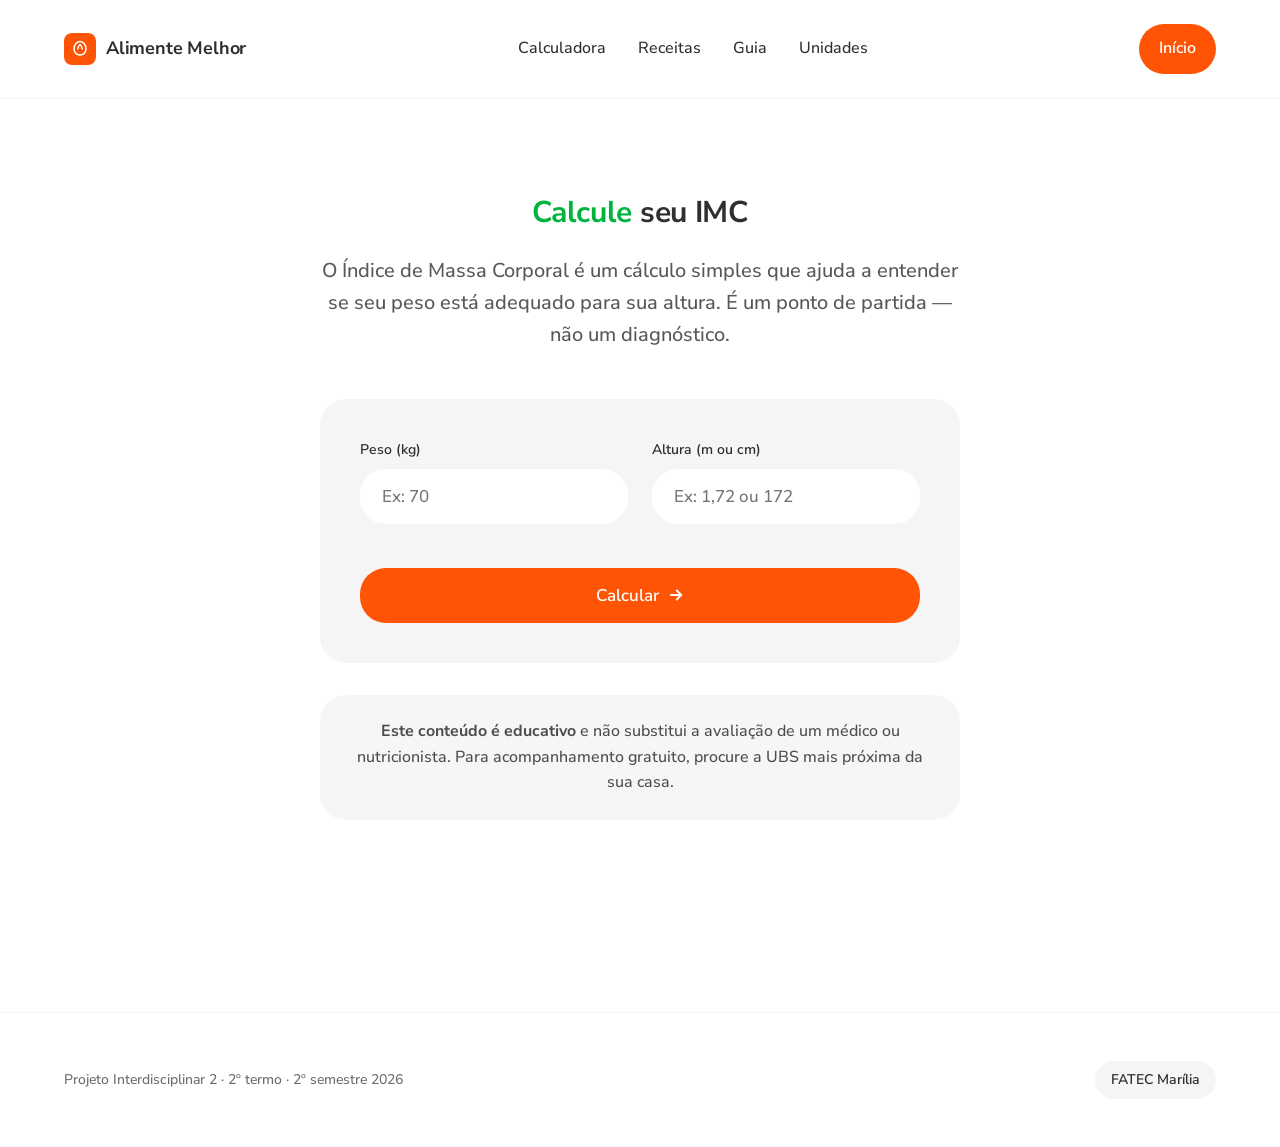
==== calculadora.html @ 2efef9ff "primeiro envio" ====
<!DOCTYPE html>
<html lang="pt-BR">
<head>
  <meta charset="UTF-8">
  <meta name="viewport" content="width=device-width, initial-scale=1.0">
  <title>Calculadora de IMC — Alimente Melhor</title>
  <meta name="description" content="Calcule seu Índice de Massa Corporal (IMC) e receba uma orientação clara sobre a faixa de peso.">
  <meta name="theme-color" content="#ff5406">

  <link rel="manifest" href="manifest.json">
  <link rel="icon" type="image/svg+xml" href="assets/icons/icon.svg">

  <link rel="preconnect" href="https://fonts.googleapis.com">
  <link rel="preconnect" href="https://fonts.gstatic.com" crossorigin>
  <link href="https://fonts.googleapis.com/css2?family=Nunito+Sans:wght@500;600;700&display=swap" rel="stylesheet">

  <link rel="stylesheet" href="css/variables.css">
  <link rel="stylesheet" href="css/style.css">
</head>
<body>

  <header class="site-header">
    <div class="container">
      <a href="index.html" class="brand">
        <div class="brand-mark" aria-hidden="true">
          <svg width="18" height="18" viewBox="0 0 24 24" fill="none">
            <path d="M12 2C8 2 4 6 4 12c0 4 3 8 8 8s8-4 8-8c0-6-4-10-8-10z M12 6c-2 2-3 4-3 6 M12 6c2 2 3 4 3 6" stroke="white" stroke-width="2" stroke-linecap="round"/>
          </svg>
        </div>
        <span class="brand-name">Alimente Melhor</span>
      </a>

      <nav class="site-nav" aria-label="Navegação principal">
        <a href="calculadora.html" class="nav-link">Calculadora</a>
        <a href="receitas.html" class="nav-link">Receitas</a>
        <a href="guia.html" class="nav-link">Guia</a>
        <a href="unidades.html" class="nav-link">Unidades</a>
      </nav>

      <a href="index.html" class="btn-filled">Início</a>
    </div>
  </header>

  <main>
    <section class="section">
      <div class="container">
        <h1 class="section-heading" style="margin-bottom: var(--space-3);">
          <span class="accent-green">Calcule</span>
          <span class="dark">seu IMC</span>
        </h1>
        <p class="section-sub">
          O Índice de Massa Corporal é um cálculo simples que ajuda a
          entender se seu peso está adequado para sua altura. É um ponto
          de partida — não um diagnóstico.
        </p>

        <div class="calc-wrapper">
          <form class="calc-form" id="imc-form" novalidate>
            <div class="form-row">
              <div class="form-field">
                <label for="peso">Peso (kg)</label>
                <input
                  type="text"
                  inputmode="decimal"
                  id="peso"
                  name="peso"
                  placeholder="Ex: 70"
                  autocomplete="off"
                  required>
              </div>

              <div class="form-field">
                <label for="altura">Altura (m ou cm)</label>
                <input
                  type="text"
                  inputmode="decimal"
                  id="altura"
                  name="altura"
                  placeholder="Ex: 1,72 ou 172"
                  autocomplete="off"
                  required>
              </div>
            </div>

            <div id="form-error" class="form-error" role="alert" aria-live="polite"></div>

            <button type="submit" class="btn-filled large" style="width: 100%; justify-content: center;">
              Calcular
              <svg width="18" height="18" viewBox="0 0 24 24" fill="none" aria-hidden="true">
                <path d="M5 12h14 M13 6l6 6-6 6" stroke="currentColor" stroke-width="2.5" stroke-linecap="round" stroke-linejoin="round"/>
              </svg>
            </button>
          </form>

          <!-- Resultado -->
          <div class="result-card" id="result-card" aria-live="polite">
            <div class="result-imc-label">Seu IMC</div>
            <div class="result-imc-value" id="imc-value">—</div>
            <div class="result-classification" id="classification">—</div>
            <p class="result-message" id="result-message"></p>

            <!-- Escala visual -->
            <div class="scale-bar" aria-hidden="true">
              <div class="scale-segment blue"></div>
              <div class="scale-segment green"></div>
              <div class="scale-segment orange"></div>
              <div class="scale-segment red-orange"></div>
              <div class="scale-segment red"></div>
            </div>
            <div class="scale-legend">
              <span>&lt;18,5</span>
              <span>18,5–25</span>
              <span>25–30</span>
              <span>30–40</span>
              <span>40+</span>
            </div>
          </div>

          <!-- Disclaimer -->
          <div class="disclaimer">
            <strong>Este conteúdo é educativo</strong> e não substitui a
            avaliação de um médico ou nutricionista. Para acompanhamento
            gratuito, procure a UBS mais próxima da sua casa.
          </div>
        </div>
      </div>
    </section>
  </main>

  <footer class="site-footer">
    <div class="container">
      <span class="footer-text">Projeto Interdisciplinar 2 · 2º termo · 2º semestre 2026</span>
      <span class="footer-badge">FATEC Marília</span>
    </div>
  </footer>

  <script src="js/imc.js"></script>
  <script>
    if ('serviceWorker' in navigator) {
      window.addEventListener('load', () => {
        navigator.serviceWorker.register('sw.js').catch(() => {});
      });
    }
  </script>
</body>
</html>
---- css/variables.css ----
/* ============================================================
   Alimente Melhor — Design Tokens
   Baseado no sistema de estilo Foodnoms
   ============================================================ */

:root {
  /* -----------------------------------
     Cores — paleta fechada, não adicionar novas
     ----------------------------------- */

  /* Superfícies */
  --color-paper-white: #ffffff;        /* canvas dominante */
  --color-fog: #f5f5f5;                /* canvas alternativo (cards, seções) */

  /* Acentos quentes */
  --color-ember-orange: #ff5406;       /* acento de marca (botões preenchidos, logo) */
  --color-sunset-orange: #ff6d00;      /* headings secundários */
  --color-signal-red-orange: #ff3400;  /* dado negativo / excesso */
  --color-alert-red: #ff001e;          /* alerta máximo */

  /* Acentos frios */
  --color-verdant-green: #00b33f;      /* dado positivo / progresso */
  --color-sky-blue: #00a9dd;           /* categorias de dados */
  --color-mist-blue: #72a2c5;          /* dado secundário */
  --color-iris: #5856de;               /* headings em páginas de suporte */
  --color-electric-blue: #0099f9;      /* highlights em suporte */
  --color-plum: #bd4be5;               /* tags de categoria */
  --color-amber: #945300;              /* texto de dado denso */

  /* Texto */
  --color-graphite: #2f2f2f;           /* texto primário */
  --color-charcoal: #000000;           /* ênfase máxima (uso raro) */

  /* -----------------------------------
     Tipografia
     ----------------------------------- */

  /* Fonte primária — Nunito Sans como substituto oficial de Aquawax Pro */
  --font-primary: 'Nunito Sans', ui-sans-serif, system-ui, -apple-system,
                  BlinkMacSystemFont, "Segoe UI", Roboto, sans-serif;

  /* Fonte de UI micro (< 12px) */
  --font-system: ui-sans-serif, system-ui, -apple-system, BlinkMacSystemFont,
                 "Segoe UI", Roboto, sans-serif;

  /* Escala tipográfica — NUNCA interpolar entre estes valores */
  --text-tiny: 12px;         /* line-height 1.2 */
  --text-caption: 14px;      /* line-height 1.2 */
  --text-body-sm: 16px;      /* line-height 1.4 */
  --text-body: 17px;         /* line-height 1.6 */
  --text-subheading: 20px;   /* line-height 1.8 */
  --text-heading-sm: 22px;   /* line-height 1.2 */
  --text-heading: 30px;      /* line-height 1.2 — section headings */
  --text-display: 60px;      /* line-height 1.2 — hero */

  /* Pesos */
  --weight-medium: 500;
  --weight-demibold: 600;
  --weight-bold: 700;

  /* -----------------------------------
     Espaçamento — base 8px
     ----------------------------------- */
  --space-1: 8px;
  --space-3: 24px;
  --space-4: 32px;
  --space-5: 40px;
  --space-6: 48px;
  --space-7: 56px;
  --space-8: 64px;
  --space-12: 96px;   /* section gap */

  /* -----------------------------------
     Layout
     ----------------------------------- */
  --page-max-width: 1200px;
  --section-gap: 96px;
  --card-padding: 32px;
  --element-gap: 20px;

  /* -----------------------------------
     Border radius — 26px em TUDO interativo/card
     ----------------------------------- */
  --radius: 26px;
}
---- css/style.css ----
/* ============================================================
   Alimente Melhor — Estilos base
   Regras do sistema:
   - Radius 26px em TUDO interativo (botão, card, tag, input)
   - Zero sombra, zero gradiente — sistema flat
   - Headlines duas cores: cor de resultado + Graphite
   - Texto colorido apenas sobre branco ou Fog
   ============================================================ */

/* -----------------------------------
   Reset básico
   ----------------------------------- */
*,
*::before,
*::after {
  box-sizing: border-box;
  margin: 0;
  padding: 0;
}

html {
  scroll-behavior: smooth;
}

body {
  font-family: var(--font-primary);
  font-size: var(--text-body);
  font-weight: var(--weight-medium);
  line-height: 1.6;
  color: var(--color-graphite);
  background: var(--color-paper-white);
  -webkit-font-smoothing: antialiased;
  -moz-osx-font-smoothing: grayscale;
}

img,
svg {
  display: block;
  max-width: 100%;
}

a {
  color: inherit;
  text-decoration: none;
}

button {
  font-family: inherit;
  cursor: pointer;
  border: none;
  background: none;
}

/* -----------------------------------
   Layout container
   ----------------------------------- */
.container {
  max-width: var(--page-max-width);
  margin: 0 auto;
  padding: 0 var(--space-3);
}

.section {
  padding: var(--section-gap) 0;
}

/* -----------------------------------
   Header
   ----------------------------------- */
.site-header {
  padding: var(--space-3) 0;
  background: var(--color-paper-white);
  border-bottom: 1px solid var(--color-fog);
}

.site-header .container {
  display: flex;
  align-items: center;
  justify-content: space-between;
  gap: var(--space-3);
}

.brand {
  display: flex;
  align-items: center;
  gap: 10px;
  color: var(--color-graphite);
}

.brand-mark {
  width: 32px;
  height: 32px;
  background: var(--color-ember-orange);
  border-radius: 8px;
  display: flex;
  align-items: center;
  justify-content: center;
  color: var(--color-paper-white);
  font-weight: var(--weight-bold);
  font-size: 18px;
}

.brand-name {
  font-size: 18px;
  font-weight: var(--weight-bold);
  color: var(--color-graphite);
  letter-spacing: -0.01em;
}

.site-nav {
  display: flex;
  gap: var(--space-3);
}

.nav-link {
  font-size: var(--text-body-sm);
  font-weight: var(--weight-medium);
  color: var(--color-graphite);
  padding: 8px 4px;
}

.nav-link:hover {
  color: var(--color-ember-orange);
}

/* -----------------------------------
   Botão preenchido (brand accent)
   Ember Orange preenchido — radius 26px
   ----------------------------------- */
.btn-filled {
  display: inline-flex;
  align-items: center;
  gap: 8px;
  background: var(--color-ember-orange);
  color: var(--color-paper-white);
  font-size: var(--text-body-sm);
  font-weight: var(--weight-demibold);
  padding: 12px 20px;
  border-radius: var(--radius);
  transition: background 0.15s ease;
}

.btn-filled:hover {
  background: var(--color-signal-red-orange);
}

.btn-filled.large {
  font-size: var(--text-body);
  padding: 16px 28px;
}

/* Botão escuro (Graphite) — variante do App Store Badge */
.btn-dark {
  display: inline-flex;
  align-items: center;
  gap: 8px;
  background: var(--color-graphite);
  color: var(--color-paper-white);
  font-size: var(--text-body-sm);
  font-weight: var(--weight-demibold);
  padding: 12px 20px;
  border-radius: var(--radius);
}

/* -----------------------------------
   Hero
   ----------------------------------- */
.hero {
  padding: var(--space-8) 0 var(--space-12);
  text-align: center;
  background: var(--color-paper-white);
}

.hero-headline {
  font-size: var(--text-display);
  font-weight: var(--weight-bold);
  line-height: 1.2;
  letter-spacing: -0.02em;
  margin-bottom: var(--space-3);
  max-width: 900px;
  margin-left: auto;
  margin-right: auto;
}

/* Padrão two-tone: cor de resultado + Graphite */
.hero-headline .accent-green { color: var(--color-verdant-green); }
.hero-headline .accent-orange { color: var(--color-ember-orange); }
.hero-headline .dark { color: var(--color-graphite); }

.hero-sub {
  font-size: var(--text-subheading);
  font-weight: var(--weight-medium);
  line-height: 1.8;
  color: var(--color-graphite);
  max-width: 600px;
  margin: 0 auto var(--space-5);
}

.hero-actions {
  display: flex;
  justify-content: center;
  gap: var(--space-1);
  flex-wrap: wrap;
}

/* Hero mockups — 3 telas em fanning */
.hero-mockups {
  margin-top: var(--space-8);
  display: flex;
  justify-content: center;
  align-items: center;
  gap: -20px;
  flex-wrap: wrap;
}

.phone-mockup {
  width: 260px;
  height: 520px;
  background: var(--color-paper-white);
  border: 8px solid var(--color-graphite);
  border-radius: 40px;
  padding: 24px 16px;
  margin: 0 -20px;
  position: relative;
}

.phone-mockup.rotate-left { transform: rotate(-6deg); }
.phone-mockup.rotate-right { transform: rotate(6deg); }
.phone-mockup.center { z-index: 2; }

/* Conteúdo interno do mockup — mantém estilo Foodnoms */
.mockup-inner-headline {
  font-size: 22px;
  font-weight: var(--weight-bold);
  line-height: 1.2;
  margin-bottom: 16px;
  color: var(--color-graphite);
}

.mockup-inner-headline .g { color: var(--color-verdant-green); }

.mockup-inner-card {
  background: var(--color-fog);
  border-radius: var(--radius);
  padding: 20px;
  margin-bottom: 12px;
}

.mockup-metric {
  font-size: 30px;
  font-weight: var(--weight-bold);
  line-height: 1.2;
  color: var(--color-verdant-green);
}

.mockup-metric.warn { color: var(--color-signal-red-orange); }

.mockup-label {
  font-size: 14px;
  font-weight: var(--weight-medium);
  color: var(--color-graphite);
  margin-top: 4px;
}

/* -----------------------------------
   Section heading — 30px Bold two-tone
   ----------------------------------- */
.section-heading {
  font-size: var(--text-heading);
  font-weight: var(--weight-bold);
  line-height: 1.2;
  letter-spacing: -0.01em;
  margin-bottom: var(--space-5);
  text-align: center;
}

.section-heading .accent-green { color: var(--color-verdant-green); }
.section-heading .accent-orange { color: var(--color-ember-orange); }
.section-heading .dark { color: var(--color-graphite); }

.section-sub {
  font-size: var(--text-subheading);
  font-weight: var(--weight-medium);
  line-height: 1.6;
  color: var(--color-graphite);
  max-width: 640px;
  margin: 0 auto var(--space-6);
  text-align: center;
  opacity: 0.8;
}

/* -----------------------------------
   Feature cards — 26px radius, fundo Fog
   ----------------------------------- */
.feature-grid {
  display: grid;
  grid-template-columns: repeat(auto-fit, minmax(260px, 1fr));
  gap: var(--space-3);
}

.feature-card {
  background: var(--color-fog);
  border-radius: var(--radius);
  padding: var(--card-padding);
  text-align: center;
}

.feature-icon {
  width: 64px;
  height: 64px;
  border-radius: var(--radius);
  display: inline-flex;
  align-items: center;
  justify-content: center;
  color: var(--color-paper-white);
  font-size: 30px;
  font-weight: var(--weight-bold);
  margin-bottom: var(--space-3);
}

.feature-icon.orange { background: var(--color-ember-orange); }
.feature-icon.green { background: var(--color-verdant-green); }
.feature-icon.blue { background: var(--color-sky-blue); }
.feature-icon.iris { background: var(--color-iris); }

.feature-title {
  font-size: var(--text-heading-sm);
  font-weight: var(--weight-bold);
  color: var(--color-graphite);
  margin-bottom: 8px;
  letter-spacing: -0.01em;
}

.feature-text {
  font-size: var(--text-body);
  font-weight: var(--weight-medium);
  line-height: 1.6;
  color: var(--color-graphite);
  opacity: 0.75;
}

/* -----------------------------------
   Card CTA — banner de download
   ----------------------------------- */
.cta-card {
  background: var(--color-fog);
  border-radius: var(--radius);
  padding: var(--space-6) var(--space-5);
  text-align: center;
}

.cta-card .section-heading {
  margin-bottom: var(--space-1);
}

.cta-card .section-sub {
  margin-bottom: var(--space-3);
}

/* -----------------------------------
   Calculadora IMC
   ----------------------------------- */
.calc-wrapper {
  max-width: 640px;
  margin: 0 auto;
}

.calc-form {
  background: var(--color-fog);
  border-radius: var(--radius);
  padding: var(--space-5);
  margin-bottom: var(--space-4);
}

.form-row {
  display: grid;
  grid-template-columns: 1fr 1fr;
  gap: var(--space-3);
  margin-bottom: var(--space-3);
}

@media (max-width: 480px) {
  .form-row { grid-template-columns: 1fr; }
}

.form-field label {
  display: block;
  font-size: var(--text-caption);
  font-weight: var(--weight-demibold);
  color: var(--color-graphite);
  margin-bottom: 8px;
}

.form-field input {
  width: 100%;
  font-family: inherit;
  font-size: var(--text-body);
  font-weight: var(--weight-medium);
  color: var(--color-graphite);
  background: var(--color-paper-white);
  border: 2px solid transparent;
  border-radius: var(--radius);
  padding: 14px 20px;
  outline: none;
  transition: border-color 0.15s ease;
}

.form-field input:focus {
  border-color: var(--color-ember-orange);
}

.form-error {
  font-size: var(--text-caption);
  font-weight: var(--weight-demibold);
  color: var(--color-signal-red-orange);
  margin-top: 8px;
  min-height: 20px;
}

/* Resultado */
.result-card {
  background: var(--color-paper-white);
  border: 3px solid var(--color-fog);
  border-radius: var(--radius);
  padding: var(--space-5);
  text-align: center;
  display: none;
}

.result-card.visible { display: block; }

.result-imc-label {
  font-size: var(--text-caption);
  font-weight: var(--weight-demibold);
  color: var(--color-graphite);
  opacity: 0.7;
  text-transform: uppercase;
  letter-spacing: 0.08em;
  margin-bottom: 8px;
}

.result-imc-value {
  font-size: var(--text-display);
  font-weight: var(--weight-bold);
  line-height: 1.2;
  margin-bottom: var(--space-1);
}

.result-classification {
  font-size: var(--text-heading);
  font-weight: var(--weight-bold);
  line-height: 1.2;
  margin-bottom: var(--space-3);
}

.result-message {
  font-size: var(--text-body);
  font-weight: var(--weight-medium);
  line-height: 1.6;
  color: var(--color-graphite);
  max-width: 480px;
  margin: 0 auto var(--space-3);
  opacity: 0.85;
}

/* Cores de resultado por faixa */
.color-blue { color: var(--color-sky-blue); }
.color-green { color: var(--color-verdant-green); }
.color-orange { color: var(--color-sunset-orange); }
.color-red-orange { color: var(--color-signal-red-orange); }
.color-red { color: var(--color-alert-red); }

/* Barra de escala */
.scale-bar {
  display: flex;
  border-radius: var(--radius);
  overflow: hidden;
  height: 12px;
  margin: var(--space-3) 0;
}

.scale-segment {
  flex: 1;
  height: 100%;
}

.scale-segment.blue { background: var(--color-sky-blue); }
.scale-segment.green { background: var(--color-verdant-green); }
.scale-segment.orange { background: var(--color-sunset-orange); }
.scale-segment.red-orange { background: var(--color-signal-red-orange); }
.scale-segment.red { background: var(--color-alert-red); }

.scale-legend {
  display: flex;
  justify-content: space-between;
  font-size: var(--text-tiny);
  font-family: var(--font-system);
  font-weight: var(--weight-demibold);
  color: var(--color-graphite);
  opacity: 0.7;
}

/* -----------------------------------
   Receitas grid
   ----------------------------------- */
.recipe-grid {
  display: grid;
  grid-template-columns: repeat(auto-fit, minmax(280px, 1fr));
  gap: var(--space-3);
}

.recipe-card {
  background: var(--color-fog);
  border-radius: var(--radius);
  padding: var(--card-padding);
  display: flex;
  flex-direction: column;
}

.recipe-tag {
  display: inline-block;
  align-self: flex-start;
  background: var(--color-paper-white);
  color: var(--color-verdant-green);
  font-size: var(--text-caption);
  font-weight: var(--weight-demibold);
  padding: 6px 14px;
  border-radius: var(--radius);
  margin-bottom: var(--space-1);
}

.recipe-tag.orange { color: var(--color-ember-orange); }
.recipe-tag.iris { color: var(--color-iris); }

.recipe-title {
  font-size: var(--text-heading-sm);
  font-weight: var(--weight-bold);
  color: var(--color-graphite);
  margin-bottom: var(--space-1);
  letter-spacing: -0.01em;
}

.recipe-desc {
  font-size: var(--text-body-sm);
  font-weight: var(--weight-medium);
  line-height: 1.5;
  color: var(--color-graphite);
  opacity: 0.75;
  margin-bottom: var(--space-3);
}

.recipe-details {
  border-top: 1px solid var(--color-paper-white);
  padding-top: var(--space-3);
  margin-top: auto;
}

.recipe-details h4 {
  font-size: var(--text-caption);
  font-weight: var(--weight-demibold);
  color: var(--color-graphite);
  text-transform: uppercase;
  letter-spacing: 0.06em;
  opacity: 0.6;
  margin-bottom: 10px;
}

.recipe-details ul {
  list-style: none;
  font-size: var(--text-body-sm);
  font-weight: var(--weight-medium);
  line-height: 1.6;
  color: var(--color-graphite);
}

.recipe-details li {
  padding-left: 18px;
  position: relative;
  margin-bottom: 4px;
}

.recipe-details li::before {
  content: '';
  position: absolute;
  left: 0;
  top: 10px;
  width: 6px;
  height: 6px;
  border-radius: 50%;
  background: var(--color-verdant-green);
}

/* -----------------------------------
   Guia — passos numerados
   ----------------------------------- */
.step-list {
  display: grid;
  gap: var(--space-3);
}

.step-item {
  background: var(--color-fog);
  border-radius: var(--radius);
  padding: var(--card-padding);
  display: grid;
  grid-template-columns: 64px 1fr;
  gap: var(--space-3);
  align-items: start;
}

@media (max-width: 480px) {
  .step-item { grid-template-columns: 1fr; }
}

.step-number {
  width: 64px;
  height: 64px;
  border-radius: var(--radius);
  background: var(--color-ember-orange);
  color: var(--color-paper-white);
  display: flex;
  align-items: center;
  justify-content: center;
  font-size: var(--text-heading);
  font-weight: var(--weight-bold);
  line-height: 1;
}

.step-content h3 {
  font-size: var(--text-heading-sm);
  font-weight: var(--weight-bold);
  color: var(--color-graphite);
  margin-bottom: 8px;
  letter-spacing: -0.01em;
}

.step-content p {
  font-size: var(--text-body);
  font-weight: var(--weight-medium);
  line-height: 1.6;
  color: var(--color-graphite);
  opacity: 0.85;
}

/* -----------------------------------
   Disclaimer / aviso
   ----------------------------------- */
.disclaimer {
  background: var(--color-fog);
  border-radius: var(--radius);
  padding: var(--space-3);
  font-size: var(--text-body-sm);
  font-weight: var(--weight-medium);
  line-height: 1.6;
  color: var(--color-graphite);
  opacity: 0.85;
  max-width: 640px;
  margin: var(--space-4) auto 0;
  text-align: center;
}

.disclaimer strong {
  font-weight: var(--weight-bold);
  color: var(--color-graphite);
  opacity: 1;
}

/* -----------------------------------
   Footer
   ----------------------------------- */
.site-footer {
  background: var(--color-paper-white);
  border-top: 1px solid var(--color-fog);
  padding: var(--space-6) 0;
  margin-top: var(--space-12);
}

.site-footer .container {
  display: flex;
  align-items: center;
  justify-content: space-between;
  gap: var(--space-3);
  flex-wrap: wrap;
}

.footer-text {
  font-size: var(--text-caption);
  font-weight: var(--weight-medium);
  color: var(--color-graphite);
  opacity: 0.7;
}

.footer-badge {
  font-size: var(--text-caption);
  font-weight: var(--weight-demibold);
  color: var(--color-graphite);
  background: var(--color-fog);
  padding: 8px 16px;
  border-radius: var(--radius);
}

/* -----------------------------------
   Responsividade — hero display 60→40 em telas pequenas
   ----------------------------------- */
@media (max-width: 720px) {
  .hero-headline { font-size: 40px; }
  .section-heading { font-size: 26px; }
  .result-imc-value { font-size: 48px; }
  .result-classification { font-size: 24px; }

  .site-nav { display: none; }

  .phone-mockup { width: 200px; height: 400px; }
  .phone-mockup.rotate-left,
  .phone-mockup.rotate-right { display: none; }
}
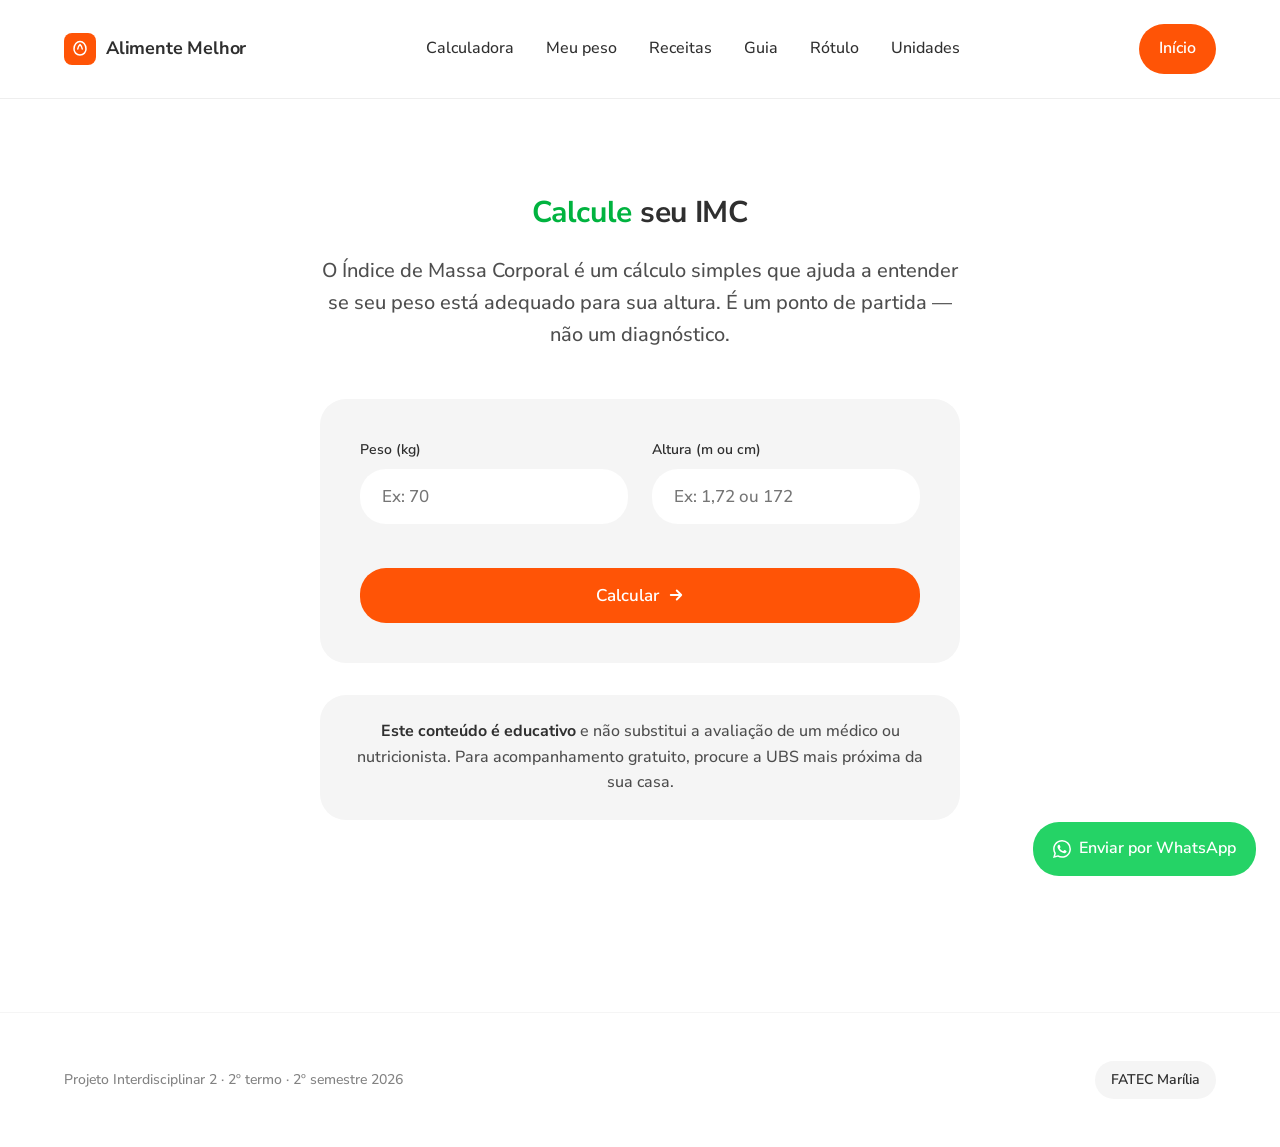
==== commit 6e609a0f: "pequenas-atualizações" ====
--- a/calculadora.html
+++ b/calculadora.html
@@ -32,8 +32,10 @@
 
       <nav class="site-nav" aria-label="Navegação principal">
         <a href="calculadora.html" class="nav-link">Calculadora</a>
+        <a href="peso.html" class="nav-link">Meu peso</a>
         <a href="receitas.html" class="nav-link">Receitas</a>
         <a href="guia.html" class="nav-link">Guia</a>
+        <a href="rotulo.html" class="nav-link">Rótulo</a>
         <a href="unidades.html" class="nav-link">Unidades</a>
       </nav>
 
@@ -135,6 +137,7 @@
   </footer>
 
   <script src="js/imc.js"></script>
+  <script src="js/ui.js"></script>
   <script>
     if ('serviceWorker' in navigator) {
       window.addEventListener('load', () => {
--- a/css/style.css
+++ b/css/style.css
@@ -3,9 +3,56 @@
    Regras do sistema:
    - Radius 26px em TUDO interativo (botão, card, tag, input)
    - Zero sombra, zero gradiente — sistema flat
-   - Headlines duas cores: cor de resultado + Graphite
-   - Texto colorido apenas sobre branco ou Fog
+   - Tema segue o sistema operacional (prefers-color-scheme)
+   - Usuário pode forçar claro/escuro via botão de acessibilidade
    ============================================================ */
+
+/* -----------------------------------
+   Tokens semânticos — padrão CLARO (paleta Foodnoms original)
+   ----------------------------------- */
+:root {
+  --surface-primary: var(--color-paper-white);      /* fundo da página */
+  --surface-elevated: var(--color-fog);             /* cards e superfícies */
+  --surface-input: var(--color-paper-white);        /* inputs */
+  --text-primary: var(--color-graphite);            /* texto principal */
+  --text-secondary: rgba(47, 47, 47, 0.85);         /* texto secundário */
+  --text-muted: rgba(47, 47, 47, 0.6);              /* labels, hints */
+  --border-subtle: rgba(47, 47, 47, 0.08);          /* divisores sutis */
+}
+
+/* Modo escuro automático — se o sistema pedir */
+@media (prefers-color-scheme: dark) {
+  :root {
+    --surface-primary: var(--color-charcoal);
+    --surface-elevated: var(--color-graphite);
+    --surface-input: #1a1a1a;
+    --text-primary: var(--color-paper-white);
+    --text-secondary: rgba(255, 255, 255, 0.75);
+    --text-muted: rgba(255, 255, 255, 0.5);
+    --border-subtle: rgba(255, 255, 255, 0.08);
+  }
+}
+
+/* Override do usuário — via botão de acessibilidade */
+body.force-light {
+  --surface-primary: var(--color-paper-white);
+  --surface-elevated: var(--color-fog);
+  --surface-input: var(--color-paper-white);
+  --text-primary: var(--color-graphite);
+  --text-secondary: rgba(47, 47, 47, 0.85);
+  --text-muted: rgba(47, 47, 47, 0.6);
+  --border-subtle: rgba(47, 47, 47, 0.08);
+}
+
+body.force-dark {
+  --surface-primary: var(--color-charcoal);
+  --surface-elevated: var(--color-graphite);
+  --surface-input: #1a1a1a;
+  --text-primary: var(--color-paper-white);
+  --text-secondary: rgba(255, 255, 255, 0.75);
+  --text-muted: rgba(255, 255, 255, 0.5);
+  --border-subtle: rgba(255, 255, 255, 0.08);
+}
 
 /* -----------------------------------
    Reset básico
@@ -20,6 +67,7 @@
 
 html {
   scroll-behavior: smooth;
+  background: var(--surface-primary);
 }
 
 body {
@@ -27,8 +75,8 @@
   font-size: var(--text-body);
   font-weight: var(--weight-medium);
   line-height: 1.6;
-  color: var(--color-graphite);
-  background: var(--color-paper-white);
+  color: var(--text-primary);
+  background: var(--surface-primary);
   -webkit-font-smoothing: antialiased;
   -moz-osx-font-smoothing: grayscale;
 }
@@ -69,8 +117,8 @@
    ----------------------------------- */
 .site-header {
   padding: var(--space-3) 0;
-  background: var(--color-paper-white);
-  border-bottom: 1px solid var(--color-fog);
+  background: var(--surface-primary);
+  border-bottom: 1px solid var(--border-subtle);
 }
 
 .site-header .container {
@@ -103,7 +151,7 @@
 .brand-name {
   font-size: 18px;
   font-weight: var(--weight-bold);
-  color: var(--color-graphite);
+  color: var(--text-primary);
   letter-spacing: -0.01em;
 }
 
@@ -115,7 +163,7 @@
 .nav-link {
   font-size: var(--text-body-sm);
   font-weight: var(--weight-medium);
-  color: var(--color-graphite);
+  color: var(--text-primary);
   padding: 8px 4px;
 }
 
@@ -163,36 +211,62 @@
 }
 
 /* -----------------------------------
-   Hero
+   Hero — herda o tema do body
    ----------------------------------- */
 .hero {
   padding: var(--space-8) 0 var(--space-12);
   text-align: center;
-  background: var(--color-paper-white);
+  position: relative;
+  overflow: hidden;
 }
 
 .hero-headline {
   font-size: var(--text-display);
   font-weight: var(--weight-bold);
-  line-height: 1.2;
+  line-height: 1.15;
   letter-spacing: -0.02em;
   margin-bottom: var(--space-3);
-  max-width: 900px;
-  margin-left: auto;
-  margin-right: auto;
-}
-
-/* Padrão two-tone: cor de resultado + Graphite */
+  color: var(--text-primary);
+}
+
+/* Palavras rotativas — cada uma numa cor da paleta */
+.rotating-word {
+  position: relative;
+  display: block;
+  height: 1.15em;
+  margin-bottom: 6px;
+}
+
+.rotating-word .word {
+  position: absolute;
+  top: 0;
+  left: 50%;
+  transform: translateX(-50%);
+  opacity: 0;
+  transition: opacity 0.6s ease-in-out;
+  white-space: nowrap;
+  font-weight: var(--weight-bold);
+}
+
+.rotating-word .word.active {
+  opacity: 1;
+}
+
+.hero-white-text {
+  color: var(--text-primary);
+}
+
+/* Padrão two-tone: cor de resultado + text-primary */
 .hero-headline .accent-green { color: var(--color-verdant-green); }
 .hero-headline .accent-orange { color: var(--color-ember-orange); }
-.hero-headline .dark { color: var(--color-graphite); }
+.hero-headline .dark { color: var(--text-primary); }
 
 .hero-sub {
   font-size: var(--text-subheading);
   font-weight: var(--weight-medium);
-  line-height: 1.8;
-  color: var(--color-graphite);
-  max-width: 600px;
+  line-height: 1.6;
+  color: var(--text-secondary);
+  max-width: 640px;
   margin: 0 auto var(--space-5);
 }
 
@@ -203,63 +277,387 @@
   flex-wrap: wrap;
 }
 
-/* Hero mockups — 3 telas em fanning */
+/* Hero mockups — 5 iPhones em fanning estilo Foodnoms */
 .hero-mockups {
   margin-top: var(--space-8);
   display: flex;
   justify-content: center;
   align-items: center;
-  gap: -20px;
-  flex-wrap: wrap;
-}
-
+  flex-wrap: nowrap;
+  gap: 0;
+  overflow-x: visible;
+}
+
+/* Frame do iPhone — todo o exterior em Graphite */
 .phone-mockup {
-  width: 260px;
-  height: 520px;
-  background: var(--color-paper-white);
-  border: 8px solid var(--color-graphite);
-  border-radius: 40px;
-  padding: 24px 16px;
-  margin: 0 -20px;
+  width: 240px;
+  height: 500px;
+  background: #2f2f2f;
+  border-radius: 42px;
+  padding: 11px;
+  margin: 0 -24px;
   position: relative;
-}
-
-.phone-mockup.rotate-left { transform: rotate(-6deg); }
-.phone-mockup.rotate-right { transform: rotate(6deg); }
-.phone-mockup.center { z-index: 2; }
-
-/* Conteúdo interno do mockup — mantém estilo Foodnoms */
-.mockup-inner-headline {
+  flex-shrink: 0;
+}
+
+/* Botões laterais */
+.phone-mockup::before {
+  content: '';
+  position: absolute;
+  left: -3px;
+  top: 100px;
+  width: 3px;
+  height: 60px;
+  background: #2f2f2f;
+  border-radius: 2px 0 0 2px;
+}
+
+.phone-mockup::after {
+  content: '';
+  position: absolute;
+  right: -3px;
+  top: 130px;
+  width: 3px;
+  height: 80px;
+  background: #2f2f2f;
+  border-radius: 0 2px 2px 0;
+}
+
+/* Tela interna — SEMPRE clara (iPhone real) */
+.phone-screen {
+  width: 100%;
+  height: 100%;
+  background: #ffffff;
+  color: #2f2f2f;
+  border-radius: 32px;
+  padding: 46px 16px 18px;
+  position: relative;
+  overflow: hidden;
+  font-family: var(--font-primary);
+}
+
+/* Notch */
+.phone-mockup .notch {
+  position: absolute;
+  top: 20px;
+  left: 50%;
+  transform: translateX(-50%);
+  width: 82px;
+  height: 24px;
+  background: #2f2f2f;
+  border-radius: 20px;
+  z-index: 2;
+}
+
+/* Status bar */
+.phone-status {
+  position: absolute;
+  top: 22px;
+  left: 20px;
+  right: 20px;
+  display: flex;
+  justify-content: space-between;
+  align-items: center;
+  font-size: 11px;
+  font-weight: var(--weight-bold);
+  color: #2f2f2f;
+  z-index: 3;
+}
+
+.phone-status-time { font-family: var(--font-primary); }
+.phone-status-icons {
+  display: inline-flex;
+  gap: 4px;
+  align-items: center;
+}
+.phone-status-icons svg { display: block; }
+
+.phone-mockup.rotate-left-more { transform: rotate(-12deg) translateY(20px); z-index: 1; }
+.phone-mockup.rotate-left { transform: rotate(-6deg) translateY(6px); z-index: 2; }
+.phone-mockup.center { transform: translateY(-14px); z-index: 5; }
+.phone-mockup.rotate-right { transform: rotate(6deg) translateY(6px); z-index: 2; }
+.phone-mockup.rotate-right-more { transform: rotate(12deg) translateY(20px); z-index: 1; }
+
+/* -----------------------------------
+   Conteúdo das telas dos iPhones
+   Estilo Foodnoms — todo hardcoded em light
+   ----------------------------------- */
+
+/* Título da tela */
+.mockup-title {
   font-size: 22px;
   font-weight: var(--weight-bold);
+  color: #2f2f2f;
+  margin-bottom: 12px;
+  letter-spacing: -0.01em;
+}
+
+/* Tabs (Semana/Mês/Ano) */
+.mockup-tabs {
+  display: flex;
+  background: #f5f5f5;
+  border-radius: 20px;
+  padding: 3px;
+  margin-bottom: 14px;
+  font-size: 11px;
+  font-weight: var(--weight-demibold);
+}
+.mockup-tab {
+  flex: 1;
+  text-align: center;
+  padding: 6px 4px;
+  color: #2f2f2f;
+  border-radius: 18px;
+}
+.mockup-tab.active {
+  background: #ffffff;
+  font-weight: var(--weight-bold);
+}
+
+/* Métrica destacada */
+.mockup-metric-big {
+  background: #f5f5f5;
+  border-radius: 18px;
+  padding: 12px 14px;
+  margin-bottom: 12px;
+  display: flex;
+  flex-direction: column;
+}
+.mockup-metric-label {
+  font-size: 9px;
+  font-weight: var(--weight-demibold);
+  color: #2f2f2f;
+  opacity: 0.6;
+  letter-spacing: 0.06em;
+  text-transform: uppercase;
+}
+.mockup-metric-value {
+  font-size: 24px;
+  font-weight: var(--weight-bold);
+  color: #2f2f2f;
+  line-height: 1.1;
+  margin-top: 2px;
+}
+.mockup-metric-sub {
+  font-size: 11px;
+  font-weight: var(--weight-medium);
+  color: #2f2f2f;
+  opacity: 0.6;
+  margin-top: 2px;
+}
+
+/* Gráfico mini */
+.mockup-chart-mini {
+  height: 80px;
+  margin-bottom: 10px;
+}
+.mockup-chart-mini svg { width: 100%; height: 100%; }
+
+/* Média móvel */
+.mockup-avg {
+  display: flex;
+  justify-content: space-between;
+  align-items: center;
+  background: #f5f5f5;
+  border-radius: 20px;
+  padding: 10px 14px;
+  font-size: 12px;
+  font-weight: var(--weight-medium);
+}
+.mockup-avg strong {
+  font-weight: var(--weight-bold);
+}
+
+/* Result card (IMC) */
+.mockup-result-card {
+  background: #f5f5f5;
+  border-radius: 20px;
+  padding: 16px 14px;
+  text-align: center;
+  display: flex;
+  flex-direction: column;
+  align-items: center;
+  gap: 4px;
+  margin-bottom: 12px;
+}
+.mockup-metric-huge {
+  font-size: 44px;
+  font-weight: var(--weight-bold);
+  line-height: 1;
+}
+.mockup-metric-classification {
+  font-size: 16px;
+  font-weight: var(--weight-bold);
+}
+
+/* Escala IMC */
+.mockup-scale-bar {
+  display: flex;
+  height: 8px;
+  border-radius: 8px;
+  overflow: hidden;
+  margin-bottom: 4px;
+}
+.mockup-scale-legend {
+  display: flex;
+  justify-content: space-between;
+  font-size: 9px;
+  color: #2f2f2f;
+  opacity: 0.6;
+  font-weight: var(--weight-demibold);
+}
+
+/* Landing dentro do mockup */
+.mockup-brand {
+  display: flex;
+  align-items: center;
+  gap: 6px;
+  margin-bottom: 16px;
+}
+.mockup-logo-square {
+  width: 22px;
+  height: 22px;
+  border-radius: 6px;
+  background: #ff5406;
+}
+.mockup-brand-name {
+  font-size: 13px;
+  font-weight: var(--weight-bold);
+  color: #2f2f2f;
+}
+.mockup-hero-headline {
+  font-size: 15px;
+  font-weight: var(--weight-bold);
   line-height: 1.2;
-  margin-bottom: 16px;
-  color: var(--color-graphite);
-}
-
-.mockup-inner-headline .g { color: var(--color-verdant-green); }
-
-.mockup-inner-card {
-  background: var(--color-fog);
-  border-radius: var(--radius);
-  padding: 20px;
   margin-bottom: 12px;
 }
-
-.mockup-metric {
-  font-size: 30px;
-  font-weight: var(--weight-bold);
+.mockup-hero-cta {
+  background: #ff5406;
+  color: #ffffff;
+  font-size: 12px;
+  font-weight: var(--weight-demibold);
+  padding: 10px 12px;
+  border-radius: 20px;
+  text-align: center;
+  margin-bottom: 14px;
+}
+.mockup-mini-feature {
+  display: flex;
+  align-items: center;
+  gap: 8px;
+  padding: 8px;
+  background: #f5f5f5;
+  border-radius: 14px;
+  margin-bottom: 6px;
+}
+.mockup-mini-icon {
+  width: 26px;
+  height: 26px;
+  border-radius: 10px;
+  flex-shrink: 0;
+}
+.mockup-mini-text {
+  display: flex;
+  flex-direction: column;
   line-height: 1.2;
-  color: var(--color-verdant-green);
-}
-
-.mockup-metric.warn { color: var(--color-signal-red-orange); }
-
-.mockup-label {
-  font-size: 14px;
-  font-weight: var(--weight-medium);
-  color: var(--color-graphite);
+}
+.mockup-mini-text strong {
+  font-size: 11px;
+  font-weight: var(--weight-bold);
+  color: #2f2f2f;
+}
+.mockup-mini-text span {
+  font-size: 9px;
+  color: #2f2f2f;
+  opacity: 0.6;
+}
+
+/* Receitas dentro do mockup */
+.mockup-recipe {
+  background: #f5f5f5;
+  border-radius: 16px;
+  padding: 10px 12px;
+  margin-bottom: 8px;
+  display: flex;
+  flex-direction: column;
+  gap: 2px;
+}
+.mockup-recipe-tag {
+  font-size: 9px;
+  font-weight: var(--weight-demibold);
+  background: #ffffff;
+  padding: 2px 8px;
+  border-radius: 10px;
+  align-self: flex-start;
+}
+.mockup-recipe strong {
+  font-size: 12px;
+  font-weight: var(--weight-bold);
+  color: #2f2f2f;
   margin-top: 4px;
+}
+.mockup-recipe-sub {
+  font-size: 10px;
+  color: #2f2f2f;
+  opacity: 0.6;
+}
+
+/* Guia alimentar (passos) */
+.mockup-step {
+  display: flex;
+  align-items: center;
+  gap: 10px;
+  background: #f5f5f5;
+  border-radius: 16px;
+  padding: 10px;
+  margin-bottom: 8px;
+}
+.mockup-step-num {
+  width: 32px;
+  height: 32px;
+  border-radius: 14px;
+  background: #ff5406;
+  color: #ffffff;
+  font-size: 15px;
+  font-weight: var(--weight-bold);
+  display: flex;
+  align-items: center;
+  justify-content: center;
+  flex-shrink: 0;
+}
+.mockup-step-content {
+  display: flex;
+  flex-direction: column;
+  line-height: 1.2;
+}
+.mockup-step-content strong {
+  font-size: 11px;
+  font-weight: var(--weight-bold);
+  color: #2f2f2f;
+}
+.mockup-step-content span {
+  font-size: 9px;
+  color: #2f2f2f;
+  opacity: 0.6;
+}
+
+/* Responsivo: reduzir mockups no mobile */
+@media (max-width: 900px) {
+  .phone-mockup.rotate-left-more,
+  .phone-mockup.rotate-right-more {
+    display: none;
+  }
+}
+
+@media (max-width: 640px) {
+  .phone-mockup.rotate-left,
+  .phone-mockup.rotate-right {
+    display: none;
+  }
+  .phone-mockup {
+    width: 220px;
+    height: 460px;
+  }
 }
 
 /* -----------------------------------
@@ -276,30 +674,39 @@
 
 .section-heading .accent-green { color: var(--color-verdant-green); }
 .section-heading .accent-orange { color: var(--color-ember-orange); }
-.section-heading .dark { color: var(--color-graphite); }
+.section-heading .dark { color: var(--text-primary); }
 
 .section-sub {
   font-size: var(--text-subheading);
   font-weight: var(--weight-medium);
   line-height: 1.6;
-  color: var(--color-graphite);
+  color: var(--text-secondary);
   max-width: 640px;
   margin: 0 auto var(--space-6);
   text-align: center;
-  opacity: 0.8;
-}
-
-/* -----------------------------------
-   Feature cards — 26px radius, fundo Fog
+}
+
+/* -----------------------------------
+   Feature cards — 3 colunas em desktop
    ----------------------------------- */
 .feature-grid {
   display: grid;
-  grid-template-columns: repeat(auto-fit, minmax(260px, 1fr));
+  grid-template-columns: repeat(3, 1fr);
   gap: var(--space-3);
+  max-width: 1080px;
+  margin: 0 auto;
+}
+
+@media (max-width: 960px) {
+  .feature-grid { grid-template-columns: repeat(2, 1fr); }
+}
+
+@media (max-width: 560px) {
+  .feature-grid { grid-template-columns: 1fr; }
 }
 
 .feature-card {
-  background: var(--color-fog);
+  background: var(--surface-elevated);
   border-radius: var(--radius);
   padding: var(--card-padding);
   text-align: center;
@@ -326,7 +733,7 @@
 .feature-title {
   font-size: var(--text-heading-sm);
   font-weight: var(--weight-bold);
-  color: var(--color-graphite);
+  color: var(--text-primary);
   margin-bottom: 8px;
   letter-spacing: -0.01em;
 }
@@ -335,15 +742,14 @@
   font-size: var(--text-body);
   font-weight: var(--weight-medium);
   line-height: 1.6;
-  color: var(--color-graphite);
-  opacity: 0.75;
+  color: var(--text-secondary);
 }
 
 /* -----------------------------------
    Card CTA — banner de download
    ----------------------------------- */
 .cta-card {
-  background: var(--color-fog);
+  background: var(--surface-elevated);
   border-radius: var(--radius);
   padding: var(--space-6) var(--space-5);
   text-align: center;
@@ -366,7 +772,7 @@
 }
 
 .calc-form {
-  background: var(--color-fog);
+  background: var(--surface-elevated);
   border-radius: var(--radius);
   padding: var(--space-5);
   margin-bottom: var(--space-4);
@@ -387,7 +793,7 @@
   display: block;
   font-size: var(--text-caption);
   font-weight: var(--weight-demibold);
-  color: var(--color-graphite);
+  color: var(--text-primary);
   margin-bottom: 8px;
 }
 
@@ -396,8 +802,8 @@
   font-family: inherit;
   font-size: var(--text-body);
   font-weight: var(--weight-medium);
-  color: var(--color-graphite);
-  background: var(--color-paper-white);
+  color: var(--text-primary);
+  background: var(--surface-input);
   border: 2px solid transparent;
   border-radius: var(--radius);
   padding: 14px 20px;
@@ -432,8 +838,7 @@
 .result-imc-label {
   font-size: var(--text-caption);
   font-weight: var(--weight-demibold);
-  color: var(--color-graphite);
-  opacity: 0.7;
+  color: var(--text-muted);
   text-transform: uppercase;
   letter-spacing: 0.08em;
   margin-bottom: 8px;
@@ -457,10 +862,9 @@
   font-size: var(--text-body);
   font-weight: var(--weight-medium);
   line-height: 1.6;
-  color: var(--color-graphite);
+  color: var(--text-secondary);
   max-width: 480px;
   margin: 0 auto var(--space-3);
-  opacity: 0.85;
 }
 
 /* Cores de resultado por faixa */
@@ -496,8 +900,7 @@
   font-size: var(--text-tiny);
   font-family: var(--font-system);
   font-weight: var(--weight-demibold);
-  color: var(--color-graphite);
-  opacity: 0.7;
+  color: var(--text-muted);
 }
 
 /* -----------------------------------
@@ -510,7 +913,7 @@
 }
 
 .recipe-card {
-  background: var(--color-fog);
+  background: var(--surface-elevated);
   border-radius: var(--radius);
   padding: var(--card-padding);
   display: flex;
@@ -520,7 +923,7 @@
 .recipe-tag {
   display: inline-block;
   align-self: flex-start;
-  background: var(--color-paper-white);
+  background: var(--surface-primary);
   color: var(--color-verdant-green);
   font-size: var(--text-caption);
   font-weight: var(--weight-demibold);
@@ -535,7 +938,7 @@
 .recipe-title {
   font-size: var(--text-heading-sm);
   font-weight: var(--weight-bold);
-  color: var(--color-graphite);
+  color: var(--text-primary);
   margin-bottom: var(--space-1);
   letter-spacing: -0.01em;
 }
@@ -544,13 +947,12 @@
   font-size: var(--text-body-sm);
   font-weight: var(--weight-medium);
   line-height: 1.5;
-  color: var(--color-graphite);
-  opacity: 0.75;
+  color: var(--text-secondary);
   margin-bottom: var(--space-3);
 }
 
 .recipe-details {
-  border-top: 1px solid var(--color-paper-white);
+  border-top: 1px solid var(--border-subtle);
   padding-top: var(--space-3);
   margin-top: auto;
 }
@@ -558,10 +960,9 @@
 .recipe-details h4 {
   font-size: var(--text-caption);
   font-weight: var(--weight-demibold);
-  color: var(--color-graphite);
+  color: var(--text-muted);
   text-transform: uppercase;
   letter-spacing: 0.06em;
-  opacity: 0.6;
   margin-bottom: 10px;
 }
 
@@ -570,7 +971,7 @@
   font-size: var(--text-body-sm);
   font-weight: var(--weight-medium);
   line-height: 1.6;
-  color: var(--color-graphite);
+  color: var(--text-primary);
 }
 
 .recipe-details li {
@@ -599,7 +1000,7 @@
 }
 
 .step-item {
-  background: var(--color-fog);
+  background: var(--surface-elevated);
   border-radius: var(--radius);
   padding: var(--card-padding);
   display: grid;
@@ -629,7 +1030,7 @@
 .step-content h3 {
   font-size: var(--text-heading-sm);
   font-weight: var(--weight-bold);
-  color: var(--color-graphite);
+  color: var(--text-primary);
   margin-bottom: 8px;
   letter-spacing: -0.01em;
 }
@@ -638,22 +1039,20 @@
   font-size: var(--text-body);
   font-weight: var(--weight-medium);
   line-height: 1.6;
-  color: var(--color-graphite);
-  opacity: 0.85;
+  color: var(--text-secondary);
 }
 
 /* -----------------------------------
    Disclaimer / aviso
    ----------------------------------- */
 .disclaimer {
-  background: var(--color-fog);
+  background: var(--surface-elevated);
   border-radius: var(--radius);
   padding: var(--space-3);
   font-size: var(--text-body-sm);
   font-weight: var(--weight-medium);
   line-height: 1.6;
-  color: var(--color-graphite);
-  opacity: 0.85;
+  color: var(--text-secondary);
   max-width: 640px;
   margin: var(--space-4) auto 0;
   text-align: center;
@@ -661,8 +1060,7 @@
 
 .disclaimer strong {
   font-weight: var(--weight-bold);
-  color: var(--color-graphite);
-  opacity: 1;
+  color: var(--text-primary);
 }
 
 /* -----------------------------------
@@ -686,15 +1084,14 @@
 .footer-text {
   font-size: var(--text-caption);
   font-weight: var(--weight-medium);
-  color: var(--color-graphite);
-  opacity: 0.7;
+  color: var(--text-muted);
 }
 
 .footer-badge {
   font-size: var(--text-caption);
   font-weight: var(--weight-demibold);
-  color: var(--color-graphite);
-  background: var(--color-fog);
+  color: var(--text-primary);
+  background: var(--surface-elevated);
   padding: 8px 16px;
   border-radius: var(--radius);
 }
@@ -714,3 +1111,179 @@
   .phone-mockup.rotate-left,
   .phone-mockup.rotate-right { display: none; }
 }
+
+/* -----------------------------------
+   Botão de favoritar receita
+   ----------------------------------- */
+.fav-btn {
+  position: absolute;
+  top: 20px;
+  right: 20px;
+  width: 44px;
+  height: 44px;
+  background: var(--surface-primary);
+  border: none;
+  border-radius: var(--radius);
+  display: flex;
+  align-items: center;
+  justify-content: center;
+  cursor: pointer;
+  z-index: 2;
+  padding: 0;
+  color: var(--text-primary);
+}
+
+.fav-btn:hover {
+  background: var(--color-ember-orange);
+  color: var(--color-paper-white);
+}
+
+.fav-btn.ativo {
+  background: var(--surface-primary);
+}
+
+/* -----------------------------------
+   Menu mobile — hambúrguer laranja
+   ----------------------------------- */
+.mobile-menu-toggle {
+  display: none;
+  flex-direction: column;
+  justify-content: center;
+  gap: 5px;
+  background: transparent;
+  border: none;
+  padding: 10px;
+  cursor: pointer;
+  width: 44px;
+  height: 44px;
+  box-sizing: border-box;
+}
+
+.mobile-menu-toggle span {
+  width: 24px;
+  height: 3px;
+  background: var(--color-ember-orange);
+  border-radius: 2px;
+  transition: transform 0.25s ease, opacity 0.2s ease;
+  display: block;
+}
+
+.mobile-menu-toggle.open span:nth-child(1) {
+  transform: translateY(8px) rotate(45deg);
+}
+.mobile-menu-toggle.open span:nth-child(2) {
+  opacity: 0;
+}
+.mobile-menu-toggle.open span:nth-child(3) {
+  transform: translateY(-8px) rotate(-45deg);
+}
+
+.site-header {
+  position: relative;
+}
+
+@media (max-width: 720px) {
+  .mobile-menu-toggle { display: flex; }
+
+  .site-nav {
+    display: none;
+    position: absolute;
+    top: 100%;
+    left: 0;
+    right: 0;
+    background: var(--surface-primary);
+    flex-direction: column;
+    padding: var(--space-3) var(--space-3) var(--space-4);
+    z-index: 100;
+    border-top: 2px solid var(--border-subtle);
+    gap: 0;
+    box-sizing: border-box;
+  }
+
+  .site-nav.mobile-open {
+    display: flex;
+  }
+
+  .site-nav .nav-link {
+    padding: 16px 8px;
+    font-size: var(--text-body);
+    font-weight: var(--weight-demibold);
+    border-bottom: 1px solid var(--border-subtle);
+  }
+
+  .site-nav .nav-link:last-child {
+    border-bottom: none;
+  }
+
+  /* Esconde botão "Início" no mobile */
+  .site-header .container > .btn-filled {
+    display: none;
+  }
+}
+
+/* Ajuste dos mockups em fundo escuro: contorno sutil quando o fundo é preto */
+@media (prefers-color-scheme: dark) {
+  .hero .phone-mockup {
+    border: 1.5px solid #444;
+  }
+}
+body.force-dark .hero .phone-mockup {
+  border: 1.5px solid #444;
+}
+
+/* Ajuste do hero rotativo no mobile — evita palavras estourarem a tela */
+@media (max-width: 720px) {
+  .hero-headline {
+    font-size: 36px;
+    line-height: 1.15;
+  }
+  .rotating-word {
+    height: 1.15em;
+  }
+  .rotating-word .word {
+    font-size: 32px;
+  }
+}
+
+@media (max-width: 420px) {
+  .rotating-word .word {
+    font-size: 26px;
+  }
+  .hero-headline {
+    font-size: 30px;
+  }
+}
+
+/* -----------------------------------
+   Botão flutuante WhatsApp
+   ----------------------------------- */
+.share-fab {
+  position: fixed;
+  bottom: 24px;
+  right: 24px;
+  background: #25D366;
+  color: #ffffff;
+  padding: 14px 20px;
+  border-radius: var(--radius);
+  font-family: inherit;
+  font-size: var(--text-body-sm);
+  font-weight: var(--weight-demibold);
+  border: none;
+  cursor: pointer;
+  display: inline-flex;
+  align-items: center;
+  gap: 8px;
+  text-decoration: none;
+  z-index: 100;
+}
+
+.share-fab:hover { background: #1ea952; }
+
+@media (max-width: 560px) {
+  .share-fab {
+    bottom: 16px;
+    right: 16px;
+    padding: 12px 16px;
+    font-size: var(--text-caption);
+  }
+}
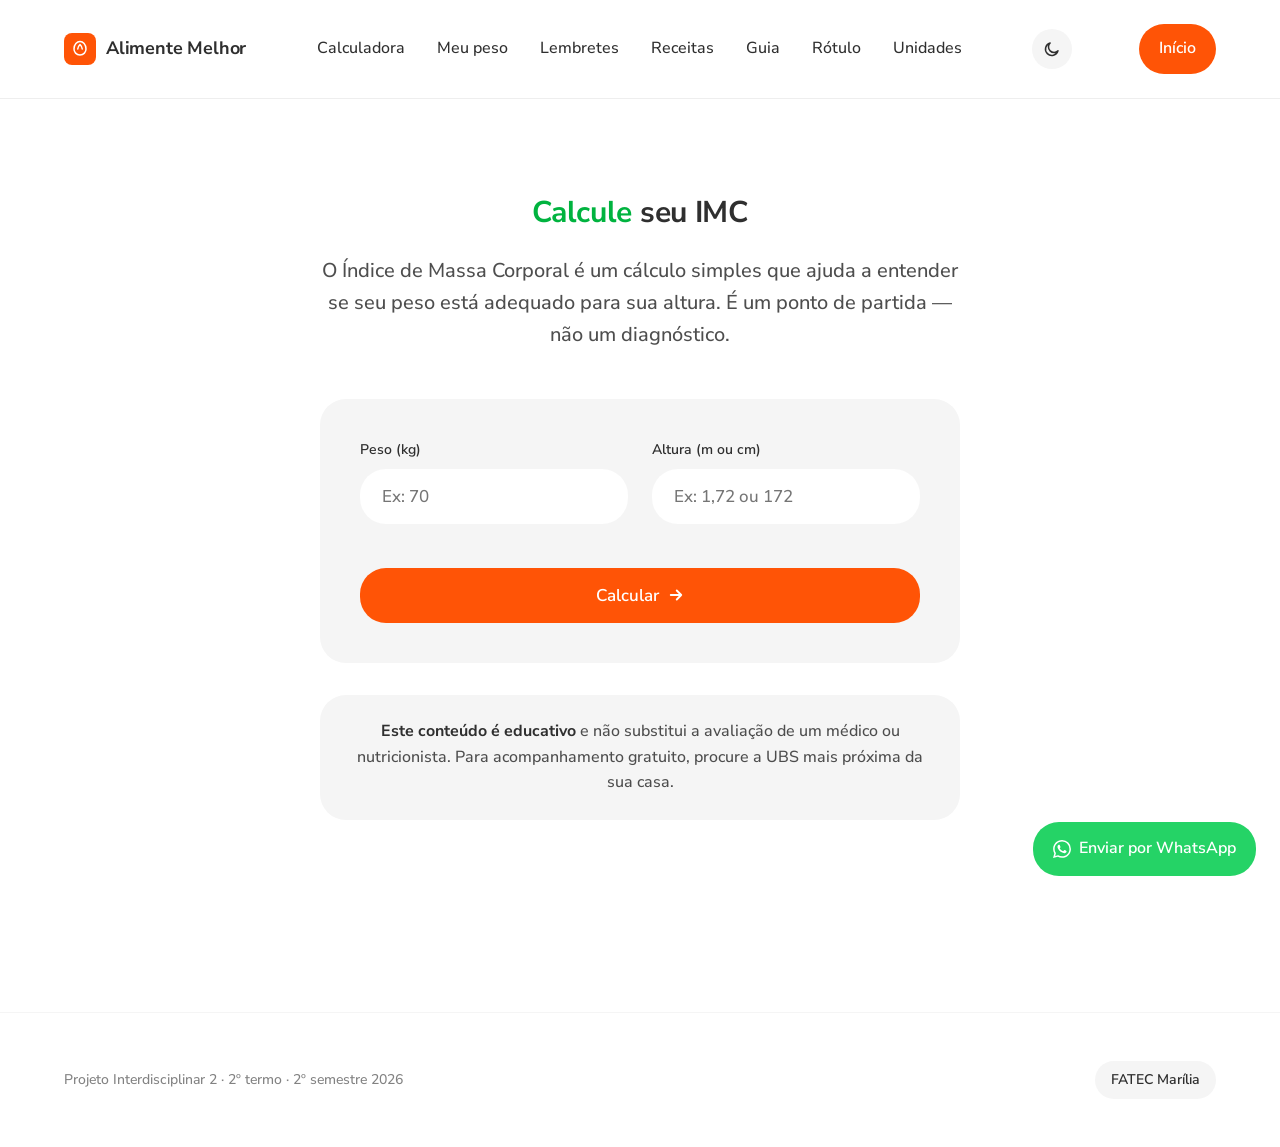
==== commit 4d228b93: "algumas melhorias no css e js, adicionado onboarding e ajustes na calculadora" ====
--- a/calculadora.html
+++ b/calculadora.html
@@ -33,6 +33,7 @@
       <nav class="site-nav" aria-label="Navegação principal">
         <a href="calculadora.html" class="nav-link">Calculadora</a>
         <a href="peso.html" class="nav-link">Meu peso</a>
+        <a href="lembretes.html" class="nav-link">Lembretes</a>
         <a href="receitas.html" class="nav-link">Receitas</a>
         <a href="guia.html" class="nav-link">Guia</a>
         <a href="rotulo.html" class="nav-link">Rótulo</a>
--- a/css/style.css
+++ b/css/style.css
@@ -277,7 +277,7 @@
   flex-wrap: wrap;
 }
 
-/* Hero mockups — 5 iPhones em fanning estilo Foodnoms */
+/* Hero mockups — 5 iPhones retos, em linha, levemente sobrepostos */
 .hero-mockups {
   margin-top: var(--space-8);
   display: flex;
@@ -372,11 +372,13 @@
 }
 .phone-status-icons svg { display: block; }
 
-.phone-mockup.rotate-left-more { transform: rotate(-12deg) translateY(20px); z-index: 1; }
-.phone-mockup.rotate-left { transform: rotate(-6deg) translateY(6px); z-index: 2; }
-.phone-mockup.center { transform: translateY(-14px); z-index: 5; }
-.phone-mockup.rotate-right { transform: rotate(6deg) translateY(6px); z-index: 2; }
-.phone-mockup.rotate-right-more { transform: rotate(12deg) translateY(20px); z-index: 1; }
+/* Todos os telefones ficam retos e alinhados na mesma base — sem fan/rotação,
+   cada um sobrepõe levemente o anterior da esquerda para a direita. */
+.phone-mockup.rotate-left-more { z-index: 1; }
+.phone-mockup.rotate-left { z-index: 2; }
+.phone-mockup.center { z-index: 3; }
+.phone-mockup.rotate-right { z-index: 4; }
+.phone-mockup.rotate-right-more { z-index: 5; }
 
 /* -----------------------------------
    Conteúdo das telas dos iPhones
@@ -507,40 +509,6 @@
   font-weight: var(--weight-demibold);
 }
 
-/* Landing dentro do mockup */
-.mockup-brand {
-  display: flex;
-  align-items: center;
-  gap: 6px;
-  margin-bottom: 16px;
-}
-.mockup-logo-square {
-  width: 22px;
-  height: 22px;
-  border-radius: 6px;
-  background: #ff5406;
-}
-.mockup-brand-name {
-  font-size: 13px;
-  font-weight: var(--weight-bold);
-  color: #2f2f2f;
-}
-.mockup-hero-headline {
-  font-size: 15px;
-  font-weight: var(--weight-bold);
-  line-height: 1.2;
-  margin-bottom: 12px;
-}
-.mockup-hero-cta {
-  background: #ff5406;
-  color: #ffffff;
-  font-size: 12px;
-  font-weight: var(--weight-demibold);
-  padding: 10px 12px;
-  border-radius: 20px;
-  text-align: center;
-  margin-bottom: 14px;
-}
 .mockup-mini-feature {
   display: flex;
   align-items: center;
@@ -690,22 +658,16 @@
    Feature cards — 3 colunas em desktop
    ----------------------------------- */
 .feature-grid {
-  display: grid;
-  grid-template-columns: repeat(3, 1fr);
+  display: flex;
+  flex-wrap: wrap;
+  justify-content: center;
   gap: var(--space-3);
   max-width: 1080px;
   margin: 0 auto;
 }
 
-@media (max-width: 960px) {
-  .feature-grid { grid-template-columns: repeat(2, 1fr); }
-}
-
-@media (max-width: 560px) {
-  .feature-grid { grid-template-columns: 1fr; }
-}
-
 .feature-card {
+  flex: 0 1 320px;
   background: var(--surface-elevated);
   border-radius: var(--radius);
   padding: var(--card-padding);
@@ -729,6 +691,7 @@
 .feature-icon.green { background: var(--color-verdant-green); }
 .feature-icon.blue { background: var(--color-sky-blue); }
 .feature-icon.iris { background: var(--color-iris); }
+.feature-icon.plum { background: var(--color-plum); }
 
 .feature-title {
   font-size: var(--text-heading-sm);
@@ -1141,6 +1104,29 @@
 .fav-btn.ativo {
   background: var(--surface-primary);
 }
+
+/* -----------------------------------
+   Alternador de tema (claro/escuro)
+   ----------------------------------- */
+.theme-toggle {
+  display: inline-flex;
+  align-items: center;
+  justify-content: center;
+  width: 40px;
+  height: 40px;
+  flex-shrink: 0;
+  border-radius: var(--radius);
+  background: var(--surface-elevated);
+  color: var(--text-primary);
+  transition: background 0.15s ease, color 0.15s ease;
+}
+
+.theme-toggle:hover {
+  background: var(--color-ember-orange);
+  color: var(--color-paper-white);
+}
+
+.theme-toggle svg { display: block; }
 
 /* -----------------------------------
    Menu mobile — hambúrguer laranja
